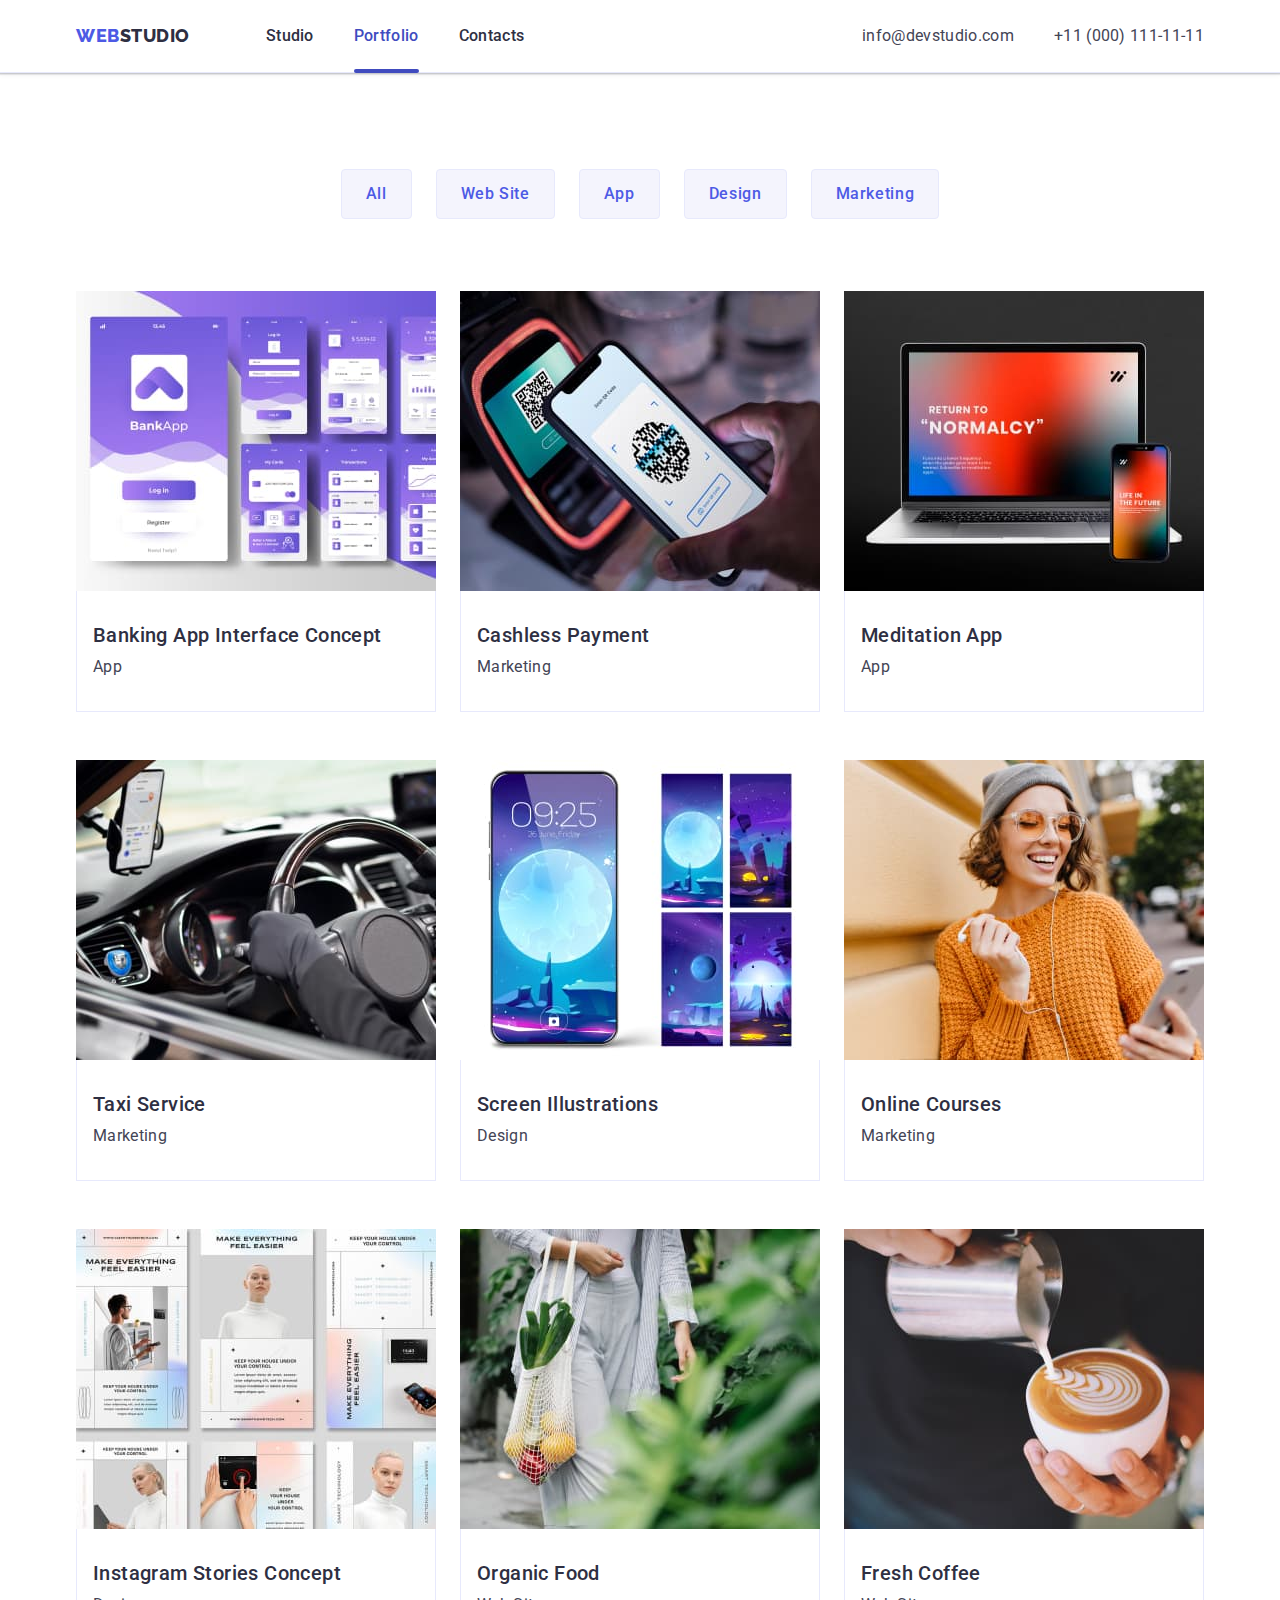
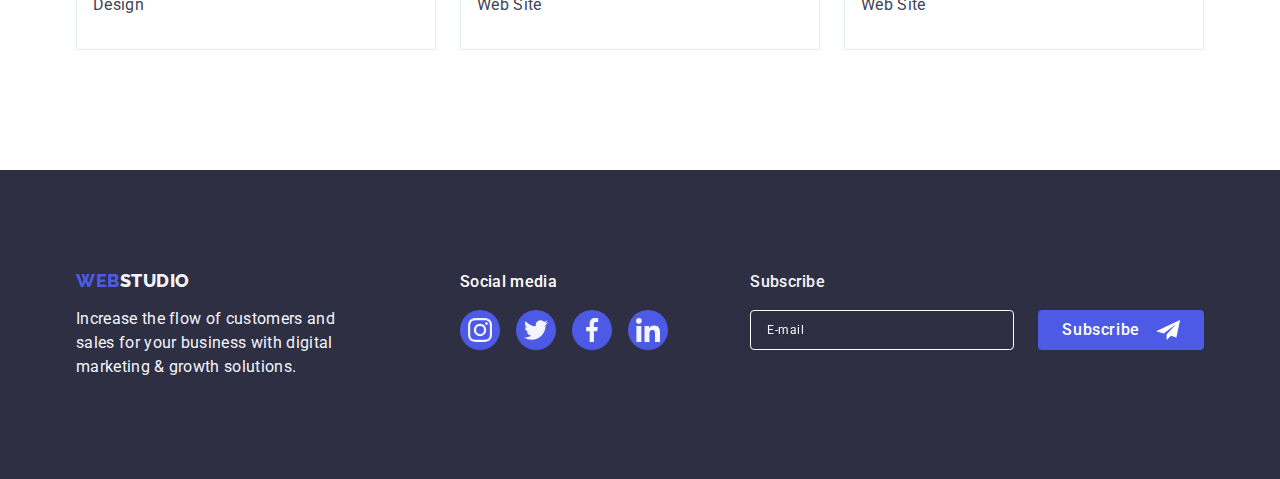
==== portfolio.html @ f06ba605 "start" ====
<!DOCTYPE html>
<html lang="en">
  <head>
    <meta charset="UTF-8" />
    <meta http-equiv="X-UA-Compatible" content="IE=edge" />
    <meta name="viewport" content="width=device-width, initial-scale=1.0" />
    <link rel="preconnect" href="https://fonts.googleapis.com" />
    <link rel="preconnect" href="https://fonts.gstatic.com" crossorigin />
    <link
      href="https://fonts.googleapis.com/css2?family=Raleway:wght@800&family=Roboto:wght@400;500;700&display=swap"
      rel="stylesheet"
    />
    <link
      rel="stylesheet"
      href="https://cdnjs.cloudflare.com/ajax/libs/modern-normalize/1.1.0/modern-normalize.min.css"
    />
    <link rel="stylesheet" href="./css/style.css" />
    <title>Portfolio</title>
  </head>
  <body>
    <header class="header">
      <div class="container header__inner">
        <nav class="nav">
          <a class="header__logo logo link" href="./index.html">
            Web<span class="nav__logo-studio">Studio</span>
          </a>
          <ul class="nav__list list">
            <li class="nav__item">
              <a class="nav__link link" href="./index.html">Studio</a>
            </li>
            <li class="nav__item">
              <a class="nav__link current link" href="./portfolio.html"
                >Portfolio</a
              >
            </li>
            <li class="nav__item">
              <a class="nav__link link" href="">Contacts</a>
            </li>
          </ul>
        </nav>
        <address class="contact">
          <ul class="contact__list list">
            <li class="contact__item">
              <a class="contact__link link" href="mailto:info@devstudio.com"
                >info@devstudio.com</a
              >
            </li>
            <li class="contact__item">
              <a class="contact__link link" href="tel:+110001111111"
                >+11 (000) 111-11-11</a
              >
            </li>
          </ul>
        </address>
      </div>
    </header>

    <main>
      <section class="works">
        <div class="container">
          <h1 class="visually-hidden">Portfilio WebStudio</h1>
          <ul class="works__filter-list list">
            <li class="works__filter-item">
              <button class="works__filter-button" type="button">All</button>
            </li>
            <li class="works__filter-item">
              <button class="works__filter-button" type="button">
                Web Site
              </button>
            </li>
            <li class="works__filter-item">
              <button class="works__filter-button" type="button">App</button>
            </li>
            <li class="works__filter-item">
              <button class="works__filter-button" type="button">Design</button>
            </li>
            <li class="works__filter-item">
              <button class="works__filter-button" type="button">
                Marketing
              </button>
            </li>
          </ul>

          <ul class="works__card-list list">
            <li class="works__card-item">
              <a class="works__card-link link" href="">
                <div class="works__card-img-inner">
                  <img
                    src="./images/works/image-8.jpg"
                    alt="mobile app"
                    width="360"
                    height="300"
                  />
                  <p class="works__card-img-text">
                    14 Stylish and User-Friendly App Design Concepts · Task
                    Manager App · Calorie Tracker App · Exotic Fruit Ecommerce
                    App · Cloud Storage App
                  </p>
                </div>
                <div class="works__card-description">
                  <h2 class="works__card-subtitle card-title">
                    Banking App Interface Concept
                  </h2>
                  <p class="works__card-text card-description">App</p>
                </div>
              </a>
            </li>
            <li class="works__card-item">
              <a class="works__card-link link" href="">
                <div class="works__card-img-inner">
                  <img
                    src="./images/works/image-9.jpg"
                    alt="scan qr code"
                    width="360"
                    height="300"
                  />
                  <p class="works__card-img-text">
                    14 Stylish and User-Friendly App Design Concepts · Task
                    Manager App · Calorie Tracker App · Exotic Fruit Ecommerce
                    App · Cloud Storage App
                  </p>
                </div>
                <div class="works__card-description">
                  <h2 class="works__card-subtitle card-title">
                    Cashless Payment
                  </h2>
                  <p class="works__card-text card-description">Marketing</p>
                </div>
              </a>
            </li>
            <li class="works__card-item">
              <a class="works__card-link link" href="">
                <div class="works__card-img-inner">
                  <img
                    src="./images/works/image-10.jpg"
                    alt="laptop and mobile app"
                    width="360"
                    height="300"
                  />
                  <p class="works__card-img-text">
                    14 Stylish and User-Friendly App Design Concepts · Task
                    Manager App · Calorie Tracker App · Exotic Fruit Ecommerce
                    App · Cloud Storage App
                  </p>
                </div>

                <div class="works__card-description">
                  <h2 class="works__card-subtitle card-title">
                    Meditation App
                  </h2>
                  <p class="works__card-text card-description">App</p>
                </div>
              </a>
            </li>
            <li class="works__card-item">
              <a class="works__card-link link" href="">
                <div class="works__card-img-inner">
                  <img
                    src="./images/works/image-11.jpg"
                    alt="mobile app for taxi"
                    width="360"
                    height="300"
                  />
                  <p class="works__card-img-text">
                    14 Stylish and User-Friendly App Design Concepts · Task
                    Manager App · Calorie Tracker App · Exotic Fruit Ecommerce
                    App · Cloud Storage App
                  </p>
                </div>

                <div class="works__card-description">
                  <h2 class="works__card-subtitle card-title">Taxi Service</h2>
                  <p class="works__card-text card-description">Marketing</p>
                </div>
              </a>
            </li>
            <li class="works__card-item">
              <a class="works__card-link link" href="">
                <div class="works__card-img-inner">
                  <img
                    src="./images/works/image-12.jpg"
                    alt="mobile home design"
                    width="360"
                    height="300"
                  />
                  <p class="works__card-img-text">
                    14 Stylish and User-Friendly App Design Concepts · Task
                    Manager App · Calorie Tracker App · Exotic Fruit Ecommerce
                    App · Cloud Storage App
                  </p>
                </div>

                <div class="works__card-description">
                  <h2 class="works__card-subtitle card-title">
                    Screen Illustrations
                  </h2>
                  <p class="works__card-text card-description">Design</p>
                </div>
              </a>
            </li>
            <li class="works__card-item">
              <a class="works__card-link link" href="">
                <div class="works__card-img-inner">
                  <img
                    src="./images/works/image-13.jpg"
                    alt="woman in glasses"
                    width="360"
                    height="300"
                  />
                  <p class="works__card-img-text">
                    14 Stylish and User-Friendly App Design Concepts · Task
                    Manager App · Calorie Tracker App · Exotic Fruit Ecommerce
                    App · Cloud Storage App
                  </p>
                </div>

                <div class="works__card-description">
                  <h2 class="works__card-subtitle card-title">
                    Online Courses
                  </h2>
                  <p class="works__card-text card-description">Marketing</p>
                </div>
              </a>
            </li>
            <li class="works__card-item">
              <a class="works__card-link link" href="">
                <div class="works__card-img-inner">
                  <img
                    src="./images/works/image-14.jpg"
                    alt="site design"
                    width="360"
                    height="300"
                  />
                  <p class="works__card-img-text">
                    14 Stylish and User-Friendly App Design Concepts · Task
                    Manager App · Calorie Tracker App · Exotic Fruit Ecommerce
                    App · Cloud Storage App
                  </p>
                </div>

                <div class="works__card-description">
                  <h2 class="works__card-subtitle card-title">
                    Instagram Stories Concept
                  </h2>
                  <p class="works__card-text card-description">Design</p>
                </div>
              </a>
            </li>
            <li class="works__card-item">
              <a class="works__card-link link" href="">
                <div class="works__card-img-inner">
                  <img
                    src="./images/works/image-15.jpg"
                    alt="buy food"
                    width="360"
                    height="300"
                  />
                  <p class="works__card-img-text">
                    14 Stylish and User-Friendly App Design Concepts · Task
                    Manager App · Calorie Tracker App · Exotic Fruit Ecommerce
                    App · Cloud Storage App
                  </p>
                </div>

                <div class="works__card-description">
                  <h2 class="works__card-subtitle card-title">Organic Food</h2>
                  <p class="works__card-text card-description">Web Site</p>
                </div>
              </a>
            </li>
            <li class="works__card-item">
              <a class="works__card-link link" href="">
                <div class="works__card-img-inner">
                  <img
                    src="./images/works/image-16.jpg"
                    alt="making coffee"
                    width="360"
                    height="300"
                  />
                  <p class="works__card-img-text">
                    14 Stylish and User-Friendly App Design Concepts · Task
                    Manager App · Calorie Tracker App · Exotic Fruit Ecommerce
                    App · Cloud Storage App
                  </p>
                </div>

                <div class="works__card-description">
                  <h2 class="works__card-subtitle card-title">Fresh Coffee</h2>
                  <p class="works__card-text card-description">Web Site</p>
                </div>
              </a>
            </li>
          </ul>
        </div>
      </section>
    </main>
    <footer class="footer">
      <div class="container footer__inner">
        <div class="footer__info">
          <a class="footer__logo logo link" href="./index.html">
            Web<span class="footer__logo-studio">Studio</span>
          </a>
          <p class="footer__text">
            Increase the flow of customers and sales for your business with
            digital marketing & growth solutions.
          </p>
        </div>
        <div class="footer__social">
          <p class="footer__social-text">Social media</p>
          <ul class="footer__social-list list">
            <li class="footer__social-item">
              <a class="footer__social-link" href="">
                <svg class="footer__icon" width="24" height="24">
                  <use href="./images/icons.svg#icon-instagram"></use>
                </svg>
              </a>
            </li>
            <li class="footer__social-item">
              <a class="footer__social-link" href="">
                <svg class="footer__icon" width="24" height="24">
                  <use href="./images/icons.svg#icon-twitter"></use>
                </svg>
              </a>
            </li>
            <li class="footer__social-item">
              <a class="footer__social-link" href="">
                <svg class="footer__icon" width="24" height="24">
                  <use href="./images/icons.svg#icon-facebook"></use>
                </svg>
              </a>
            </li>
            <li class="footer__social-item">
              <a class="footer__social-link" href="">
                <svg class="footer__icon" width="24" height="24">
                  <use href="./images/icons.svg#icon-linkedin"></use>
                </svg>
              </a>
            </li>
          </ul>
        </div>
        <div class="subscribe">
          <p class="subscribe__text">Subscribe</p>
          <form class="subscribe__form">
            <label class="subscribe__label">
              <input
                class="subscribe__input"
                name="user_mail"
                type="email"
                placeholder="E-mail"
                required
              />
            </label>
            <button class="subscribe__btn btn">
              Subscribe
              <svg class="subscribe__icon" width="24" height="20">
                <use href="./images/icons.svg#icon-send"></use>
              </svg>
            </button>
          </form>
        </div>
      </div>
    </footer>
  </body>
</html>
---- css/style.css ----
:root {
  --color-text-main: #2e2f42;
  --color-text-secondary: #434455;
  --color-text-hero-title: #ffffff;
  --color-text-secondary-title: #2e2f42;
  --color-text-works-card-hover-focus: #f4f4fd;

  --color-text-logo-web: #4d5ae5;
  --color-text-navigation-logo-studio: #2e2f42;
  --color-text-footer: #f4f4fd;
  --color-text-footer-logo-studio-invert: #f4f4fd;
  --color-text-hero-button: #ffffff;
  --color-text-filter-button: #4d5ae5;
  --color-text-filter-button-hover-focus: #ffffff;
  --color-text-footer-media: #fff;
  --color-navigation-hover-focus: #404bbf;
  --color-navigation-current: #404bbf;
  --color-contact-hover-focus: #404bbf;
  --color-filter-button-current: #404bbf;
  --color-filter-button-hover-focus: #404bbf;

  --color-border-bottom-header: #e7e9fc;
  --color-border-customers-item: #8e8f99;
  --color-border-customers-item-hover-focus: #404bbf;
  --color-border-filter-button: #e7e9fc;
  --color-border-works-description: #e7e9fc;

  --color-icon-social: #f4f4fd;
  --color-icon-customers: #8e8f99;
  --color-icon-customers-hover-focus: #404bbf;

  --color-current-link: #404bbf;

  --color-background-body: #ffffff;
  --color-background-hero: #2e2f42;
  --color-background-button-order: #4d5ae5;
  --color-background-button-order-hover-focus: #404bbf;
  --color-background-icon-features: #f4f4fd;
  --color-background-team: #f4f4fd;
  --color-background-team-item: #ffffff;
  --color-background-team-social-link: #4d5ae5;
  --color-background-team-socisl-link-hover-focus: #404bbf;
  --color-background-footer: #2e2f42;
  --color-background-filter-button: #f4f4fd;
  --color-background-footer-social-link: #4d5ae5;
  --color-background-footer-social-link-hover-focus: #31d0aa;
  --color-background-works-card-text-hover-focus: #4d5ae5;
  --color-background-modal: #fcfcfc;
  --color-background-works-button-close: #e7e9fc;
  --color-background-works-button-close-hover-focus: #404bbf;

  --color-fill-works-button-close-icon-hover-focus: #ffffff;

  --color-overlay-hero: rgba(46, 47, 66, 0.7);

  --modal-input-f: #4d5ae5;
  --modal-textarea-f: #4d5ae5;

  --c-btn: #ffffff;
  --bgc-btn: #4d5ae5;
  --bgc-btn-h-f: #404bbf;
  --c-policy: #4d5ae5;
  --c-input-label: #8e8f99;
  --c-form-btn: #ffffff;
  --bgc-btn: #4d5ae5;
  --bgc-btn-h-f: #404bbf;
  --bgc-custom-check-checked: #404bbf;
  --brd-footer-input-f: #4d5ae5;
  --brd-footer-input: #ffffff;
  --brd-custom-check-f: #404bbf;
  --transition-brd: border-color 250ms cubic-bezier(0.4, 0, 0.2, 1);
  --transition-c: color 250ms cubic-bezier(0.4, 0, 0.2, 1);
  --transition-bgc: background-color 250ms cubic-bezier(0.4, 0, 0.2, 1);
  --transition-transform: transform 250ms cubic-bezier(0.4, 0, 0.2, 1);
  --transition-box-shadow: box-shadow 250ms cubic-bezier(0.4, 0, 0.2, 1);
  --transition-opacity: opacity 250ms cubic-bezier(0.4, 0, 0.2, 1);
  --transition-visibility: visibility 250ms cubic-bezier(0.4, 0, 0.2, 1);
  --transition-fill: fill 250ms cubic-bezier(0.4, 0, 0.2, 1);
}

.visually-hidden {
  position: absolute;
  white-space: nowrap;
  width: 1px;
  height: 1px;
  overflow: hidden;
  border: 0;
  padding: 0;
  clip: rect(0 0 0 0);
  clip-path: inset(50%);
  margin: -1px;
}
.link {
  text-decoration: none;
}
.list {
  margin: 0;
  padding: 0;
  list-style: none;
}
h1,
h2,
h3,
h4 {
  margin: 0;
  padding: 0;
}
img {
  display: block;
}
p {
  margin: 0;
  padding: 0;
}
button {
  padding: 0;
  cursor: pointer;
}
body {
  margin: 0 auto;
  font-family: "Roboto", sans-serif;
  font-weight: normal;
  color: var(--color-text-secondary);
  background: var(--color-background-body);
}
.container {
  padding: 0 15px;
  margin-left: auto;
  margin-right: auto;
  width: 1158px;
}

/* ============ COMPONENTS ============ */
.secondary-title {
  font-weight: 700;
  font-size: 36px;
  line-height: 1.11;
  letter-spacing: 0.02em;
  text-transform: capitalize;
  color: var(--color-text-secondary-title);
  text-align: center;
}
.card-title {
  /* features, team */
  font-weight: 500;
  font-size: 20px;
  line-height: 1.2;
  letter-spacing: 0.02em;
  color: var(--color-text-main);
}
.card-description {
  /* features, team */
  font-size: 16px;
  line-height: 1.5;
  letter-spacing: 0.02em;
}

.current::after {
  content: "";
  position: absolute;
  display: block;
  bottom: -1px;
  height: 4px;
  width: 100%;
  background-color: var(--color-current-link);
  border-radius: 2px;
}
.is-hidden {
  visibility: hidden;
  opacity: 0;
  pointer-events: none;
}
/* ============ NAV ============ */
.logo {
  text-transform: uppercase;
  font-family: "Raleway", sans-serif;
  font-weight: 800;
  font-size: 18px;
  line-height: 1.17;
  letter-spacing: 0.03em;
  color: var(--color-text-logo-web);
}
/* ============ /NAV ============ */

.contact {
  font-style: normal;
}
/* ============ COMPONENTS ============ */

/* ============ STUDIO ============ */
/* ============ HEADER ============ */
.header {
  border-bottom: 1px solid var(--color-border-bottom-header);
  box-shadow: 0px 2px 1px rgba(46, 47, 66, 0.08),
    0px 1px 1px rgba(46, 47, 66, 0.16), 0px 1px 6px rgba(46, 47, 66, 0.08);
}
.header__inner {
  display: flex;
  justify-content: space-between;
  align-items: center;
}
.nav {
  display: flex;
  align-items: center;
}
.header__logo {
  margin-right: 76px;
}
.nav__logo-studio {
  color: var(--color-text-navigation-logo-studio);
}
.nav__list {
  display: flex;
  gap: 40px;
}
.nav__link {
  padding: 24px 0;
  display: block;
  position: relative;
  font-weight: 500;
  font-size: 16px;
  line-height: 1.5;
  letter-spacing: 0.02em;
  color: var(--color-text-main);
  transition: var(--transition-c);
}
.current {
  color: var(--color-current-link);
}
.nav__link:hover,
.nav__link:focus {
  color: var(--color-navigation-hover-focus);
}
.contact__list {
  display: flex;
  gap: 40px;
  align-items: center;
}
.contact__link {
  font-size: 16px;
  line-height: 1.5;
  letter-spacing: 0.02em;
  color: var(--color-text-secondary);
  transition: var(--transition-c);
}
.contact__link:hover,
.contact__link:focus {
  color: var(--color-contact-hover-focus);
}
/* ============ /HEADER ============ */

/* ============ HERO ============ */
.hero {
  max-width: 1440px;
  padding: 188px 0;
  margin-right: auto;
  margin-left: auto;
  text-align: center;
  background-color: var(--color-background-hero);
  background-image: linear-gradient(
      var(--color-overlay-hero),
      var(--color-overlay-hero)
    ),
    url(../images/hero/bg-hero.jpg);
  background-repeat: no-repeat;
  background-position: center;
  background-size: cover;
}

.hero__title {
  max-width: 496px;
  margin-right: auto;
  margin-left: auto;
  margin-bottom: 48px;
  font-weight: 700;
  font-size: 56px;
  line-height: 1.07;
  letter-spacing: 0.02em;
  color: var(--color-text-hero-title);
}
.btn {
  display: flex;
  justify-content: center;
  align-items: center;
  font-weight: 500;
  font-size: 16px;
  line-height: 1.5;
  letter-spacing: 0.04em;
  border-radius: 4px;
  border: none;
  color: var(--c-btn);
  background-color: var(--bgc-btn);
  transition: var(--transition-bgc);
}
.btn:hover,
.btn:focus {
  background-color: var(--bgc-btn-h-f);
}
.hero__button {
  min-width: 169px;
  height: 56px;
  margin-right: auto;
  margin-left: auto;
  box-shadow: 0px 4px 4px rgba(0, 0, 0, 0.15);
}
/* ============ /HERO ============ */

/* ============ FEATURES ============ */
.features {
  padding: 120px 0;
}
.features__list {
  display: flex;
  gap: 24px;
}
.features__item {
  width: calc((100% - 72px) / 4);
}
.features__subtitle {
  margin-bottom: 8px;
}
.features__icon {
  height: 112px;
  margin-bottom: 8px;
  display: flex;
  justify-content: center;
  align-items: center;
  background-color: var(--color-background-icon-features);
  border-radius: 4px;
}
/* ============ /FEATURES ============ */

/* ============ SPECIALIZATION ============ */
.specialization {
  padding-bottom: 120px;
}
.specialization__title {
  margin-bottom: 72px;
}
.specialization__list {
  display: flex;
  gap: 24px;
}
.specialization__item {
  width: calc((100% - 48px) / 3);
}
/* ============ /SPECIALIZATION ============ */

/* ============ TEAM ============ */
.team {
  padding-top: 120px;
  padding-bottom: 120px;
  background: var(--color-background-team);
}
.team__title {
  margin-bottom: 72px;
}
.team__list {
  display: flex;
  gap: 24px;
}
.team__item {
  width: calc((100% - 72px) / 4);
  text-align: center;
  background: var(--color-background-team-item);
  box-shadow: 0px 1px 6px rgba(46, 47, 66, 0.08),
    0px 1px 1px rgba(46, 47, 66, 0.16), 0px 2px 1px rgba(46, 47, 66, 0.08);
  border-radius: 0px 0px 4px 4px;
}
.team__card-inner {
  padding: 32px 0;
}
.team__name {
  margin-bottom: 8px;
}
.team__position {
  margin-bottom: 8px;
}
.social__list {
  display: flex;
  justify-content: center;
  gap: 24px;
  margin-left: 16px;
  margin-right: 16px;
}
.social__item {
  width: 40px;
  height: 40px;
}
.social__link {
  display: flex;
  justify-content: center;
  align-items: center;
  width: 100%;
  height: 100%;
  border-radius: 50%;
  background-color: var(--color-background-team-social-link);
  transition: var(--transition-bgc);
}
.team__icon {
  fill: var(--color-icon-social);
}
.social__link:hover,
.social__link:focus {
  background-color: var(--color-background-team-socisl-link-hover-focus);
}
/* ============ /TEAM ============ */

/* ============ CUSTOMERS ============ */
.customers {
  padding-top: 120px;
  padding-bottom: 120px;
}
.customers__title {
  margin-bottom: 72px;
  line-height: 1.1;
}
.customers__list {
  display: flex;
  gap: 24px;
}
.customers__icon {
  fill: currentColor;
}
.customers__link {
  display: flex;
  justify-content: center;
  align-items: center;
  width: 168px;
  height: 88px;
  border: 1px solid var(--color-border-customers-item);
  border-radius: 4px;
  color: var(--color-icon-customers);
  transition: var(--transition-brd), var(--transition-c);
}

.customers__link:hover,
.customers__link:focus {
  color: var(--color-icon-customers-hover-focus);
  border: 1px solid var(--color-border-customers-item-hover-focus);
}

/* ============ CUSTOMERS ============ */
/* ============ /STUDIO ============ */

/* ============ PORTFOLIO ============ */
/* ============ WORKS ============ */
.works {
  padding-top: 96px;
  padding-bottom: 120px;
}
.works__filter-list {
  display: flex;
  justify-content: center;
  margin-bottom: 72px;
  gap: 24px;
}
.works__filter-button {
  padding: 12px 24px;
  font-family: "Roboto", sans-serif;
  font-weight: 500;
  font-size: 16px;
  line-height: 1.5;
  letter-spacing: 0.04em;
  background-color: var(--color-background-filter-button);
  border: 1px solid var(--color-border-filter-button);
  color: var(--color-text-filter-button);
  border-radius: 4px;
  transition: var(--transition-bgc), var(--transition-box-shadow),
    var(--transition-c);
}
.works__filter-button:hover,
.works__filter-button:focus {
  background: var(--color-filter-button-hover-focus);
  color: var(--color-text-filter-button-hover-focus);
  border: 1px solid transparent;
  box-shadow: 0px 3px 1px rgba(0, 0, 0, 0.1), 0px 2px 1px rgba(0, 0, 0, 0.08),
    0px 2px 2px rgba(0, 0, 0, 0.12);
}

.works__card-list {
  display: flex;
  justify-content: center;
  flex-wrap: wrap;
  column-gap: 24px;
  row-gap: 48px;
}
.works__card-item {
  width: calc((100% - 48px) / 3);
}
.works__card-link {
  display: block;
  transition: var(--transition-box-shadow);
}
.works__card-img-inner {
  position: relative;
  overflow: hidden;
}
.works__card-img-text {
  padding: 40px 32px;
  position: absolute;
  top: 0;
  width: 100%;
  height: 100%;
  overflow: auto;
  color: var(--color-text-works-card-hover-focus);
  font-size: 16px;
  line-height: 1.5;
  letter-spacing: 0.02em;
  background-color: var(--color-background-works-card-text-hover-focus);
  transform: translateY(100%);
  transition: var(--transition-transform);
}
.works__card-link:hover,
.works__card-link:focus {
  box-shadow: 0px 1px 6px rgba(46, 47, 66, 0.08),
    0px 1px 1px rgba(46, 47, 66, 0.16), 0px 2px 1px rgba(46, 47, 66, 0.08);
}
.works__card-link:hover .works__card-img-text,
.works__card-link:focus .works__card-img-text {
  transform: translateY(0);
}
.works__card-description {
  padding: 32px 16px;
  border: 1px solid var(--color-border-works-description);
  border-top: none;
}
.works__card-subtitle {
  margin-bottom: 8px;
}
.works__card-text {
  color: var(--color-text-secondary);
}
/* ============ /WORKS ============ */

/* ============ FOOTER ============ */
.footer {
  padding-top: 100px;
  padding-bottom: 100px;
  background: var(--color-background-footer);
}
.footer__inner {
  display: flex;
  align-items: baseline;
}
.footer__info {
  margin-right: 120px;
}
.footer__logo {
  display: inline-block;
  margin-bottom: 16px;
}
.footer__logo-studio {
  color: var(--color-text-footer-logo-studio-invert);
}
.footer__text {
  width: 264px;
  font-size: 16px;
  line-height: 1.5;
  letter-spacing: 0.02em;
  color: var(--color-text-footer);
}

.footer__social-text {
  margin-bottom: 16px;
  font-weight: 500;
  font-size: 16px;
  line-height: 1.5;
  letter-spacing: 0.02em;
  color: var(--color-text-footer-media);
}

.footer__social-list {
  display: flex;
  gap: 16px;
}
.footer__icon {
  fill: var(--color-icon-social);
}
.footer__social-link {
  display: flex;
  justify-content: center;
  align-items: center;
  width: 40px;
  height: 40px;
  background-color: var(--color-background-footer-social-link);
  border-radius: 50%;
  transition: var(--transition-bgc);
}
.footer__social-link:hover,
.footer__social-link:focus {
  background-color: var(--color-background-footer-social-link-hover-focus);
}
.subscribe {
  margin-left: auto;
}
.subscribe__form {
  display: flex;
}

.subscribe__text {
  margin-bottom: 16px;
  color: var(--color-text-footer);
  font-weight: 500;
  font-size: 16px;
  line-height: 1.5;
  letter-spacing: 0.02em;
}
.subscribe__input {
  width: 264px;
  height: 40px;
  padding: 8px 16px;
  margin-right: 24px;
  display: flex;
  align-items: center;
  background-color: transparent;
  outline: none;
  border: 1px solid var(--brd-footer-input);
  color: var(--color-text-footer);
  filter: drop-shadow(0px 4px 4px rgba(0, 0, 0, 0.15));
  border-radius: 4px;
  font-size: 12px;
  line-height: 1.5;
  letter-spacing: 0.04em;
  transition: var(--transition-brd);
}
.subscribe__input::placeholder {
  color: var(--color-text-footer);
  opacity: 1;
  font-size: 12px;
  line-height: 1.5;
  letter-spacing: 0.04em;
}
.subscribe__input:focus {
  border: 1px solid var(--brd-footer-input-f);
}
.subscribe__btn {
  padding: 8px 24px;
}
.subscribe__icon {
  margin-left: 16px;
  fill: currentColor;
}
.subscribe__btn:hover,
.subscribe__btn:hover {
  background-color: var(--bgc-btn-h-f);
}
/* ============ /FOOTER ============ */

/* ============ BACKDROP ============ */
.backdrop {
  position: fixed;
  top: 0;
  left: 0;
  width: 100%;
  height: 100%;
  background-color: rgba(46, 47, 66, 0.4);
  transition: var(--transition-opacity), var(--transition-visibility);
}
.modal {
  position: absolute;
  width: 408px;
  min-height: 576px;
  top: 50%;
  left: 50%;
  padding: 72px 24px 24px;
  background-color: var(--color-background-modal);
  box-shadow: 0px 1px 1px rgba(0, 0, 0, 0.14), 0px 1px 3px rgba(0, 0, 0, 0.12),
    0px 2px 1px rgba(0, 0, 0, 0.2);
  border-radius: 4px;
  transform: translate(-50%, -50%);
  transition: var(--transition-transform);
}
.modal-btn-close {
  position: absolute;
  top: 24px;
  right: 24px;
  display: flex;
  justify-content: center;
  align-items: center;
  width: 24px;
  height: 24px;
  background-color: var(--color-background-works-button-close);
  border: 1px solid rgba(0, 0, 0, 0.1);
  border-radius: 50%;
  transition: var(--transition-bgc), var(--transition-brd);
}
.modal-btn-close:hover,
.modal-btn-close:focus {
  background-color: var(--color-background-works-button-close-hover-focus);
  border: none;
}
.modal-btn-close-icon {
  transition: var(--transition-fill);
}
.modal-btn-close:hover .modal-btn-close-icon,
.modal-btn-close:focus .modal-btn-close-icon {
  fill: var(--color-fill-works-button-close-icon-hover-focus);
}
.modal__form {
  padding: 0;
}

.modal__set {
  padding: 0;
  border: none;
}
.modal__title {
  width: 100%;
  margin-bottom: 16px;
  font-weight: 500;
  line-height: 1.5;
  letter-spacing: 0.02em;
  text-align: center;
}
.modal__label {
  display: inline-block;
  margin-bottom: 4px;
  font-size: 12px;
  line-height: 1.17;
  letter-spacing: 0.04em;
  color: var(--c-input-label);
}
.modal__input-inner {
  position: relative;
  margin-bottom: 8px;
}
.modal__input {
  width: 100%;
  padding: 10px 38px;
  outline: none;
  font-size: 14px;
  line-height: 1.3;
  border-radius: 4px;
  border: 1px solid rgba(46, 47, 66, 0.4);
  transition: var(--transition-brd);
}
.modal__input:focus {
  border: 1px solid var(--modal-input-f);
}
.modal__input:focus + .modal__input-icon {
  fill: var(--modal-input-f);
}
.modal__input-icon {
  position: absolute;
  top: 50%;
  left: 19px;
  transform: translateY(-50%);
  transition: var(--transition-fill);
}
.modal__mail-icon {
  left: 17.5px;
}

.modal__textarea {
  width: 100%;
  height: 120px;
  margin-bottom: 16px;
  padding: 8px 16px;
  resize: none;
  outline: none;
  font-size: 14px;
  line-height: 1.3;
  border: 1px solid rgba(46, 47, 66, 0.4);
  border-radius: 4px;
  transition: var(--transition-brd);
}
.modal__textarea:focus {
  border: 1px solid var(--modal-textarea-f);
}
.modal__textarea::placeholder {
  font-size: 12px;
  line-height: 1.17;
  letter-spacing: 0.04em;
  color: rgba(46, 47, 66, 0.4);
}
.modal__check-inner {
  position: relative;
  padding-left: 24px;
  margin-bottom: 24px;
}
.custom__check {
  position: absolute;
  display: flex;
  justify-content: center;
  align-items: center;
  top: 50%;
  left: 0;
  transform: translateY(-50%);
  width: 16px;
  height: 16px;
  border: 1px solid rgba(46, 47, 66, 0.4);
  border-radius: 2px;
  transition: var(--transition-brd), var(--transition-bgc);
}

.modal__policy-check:focus + .modal__policy .custom__check {
  border: 1px solid var(--brd-custom-check-f);
}

.modal__policy-check:checked + .modal__policy .custom__check {
  background-color: var(--bgc-custom-check-checked);
}
.custom__check-icon {
  opacity: 0;
  transition: var(--transition-opacity);
}
.modal__policy-check:checked + .modal__policy .custom__check-icon {
  opacity: 1;
}
.modal__policy-link {
  color: var(--c-policy);
}
.modal__form-btn {
  margin: 0 auto;
  padding: 16px 32px;
  min-width: 169px;
  min-height: 56px;
  box-shadow: 0px 4px 4px rgba(0, 0, 0, 0.15);
}
.modal__form-btn:hover,
.modal__form-btn:focus {
  background-color: var(--bgc-btn-h-f);
}

/* ============ /BACKDROP ============ */
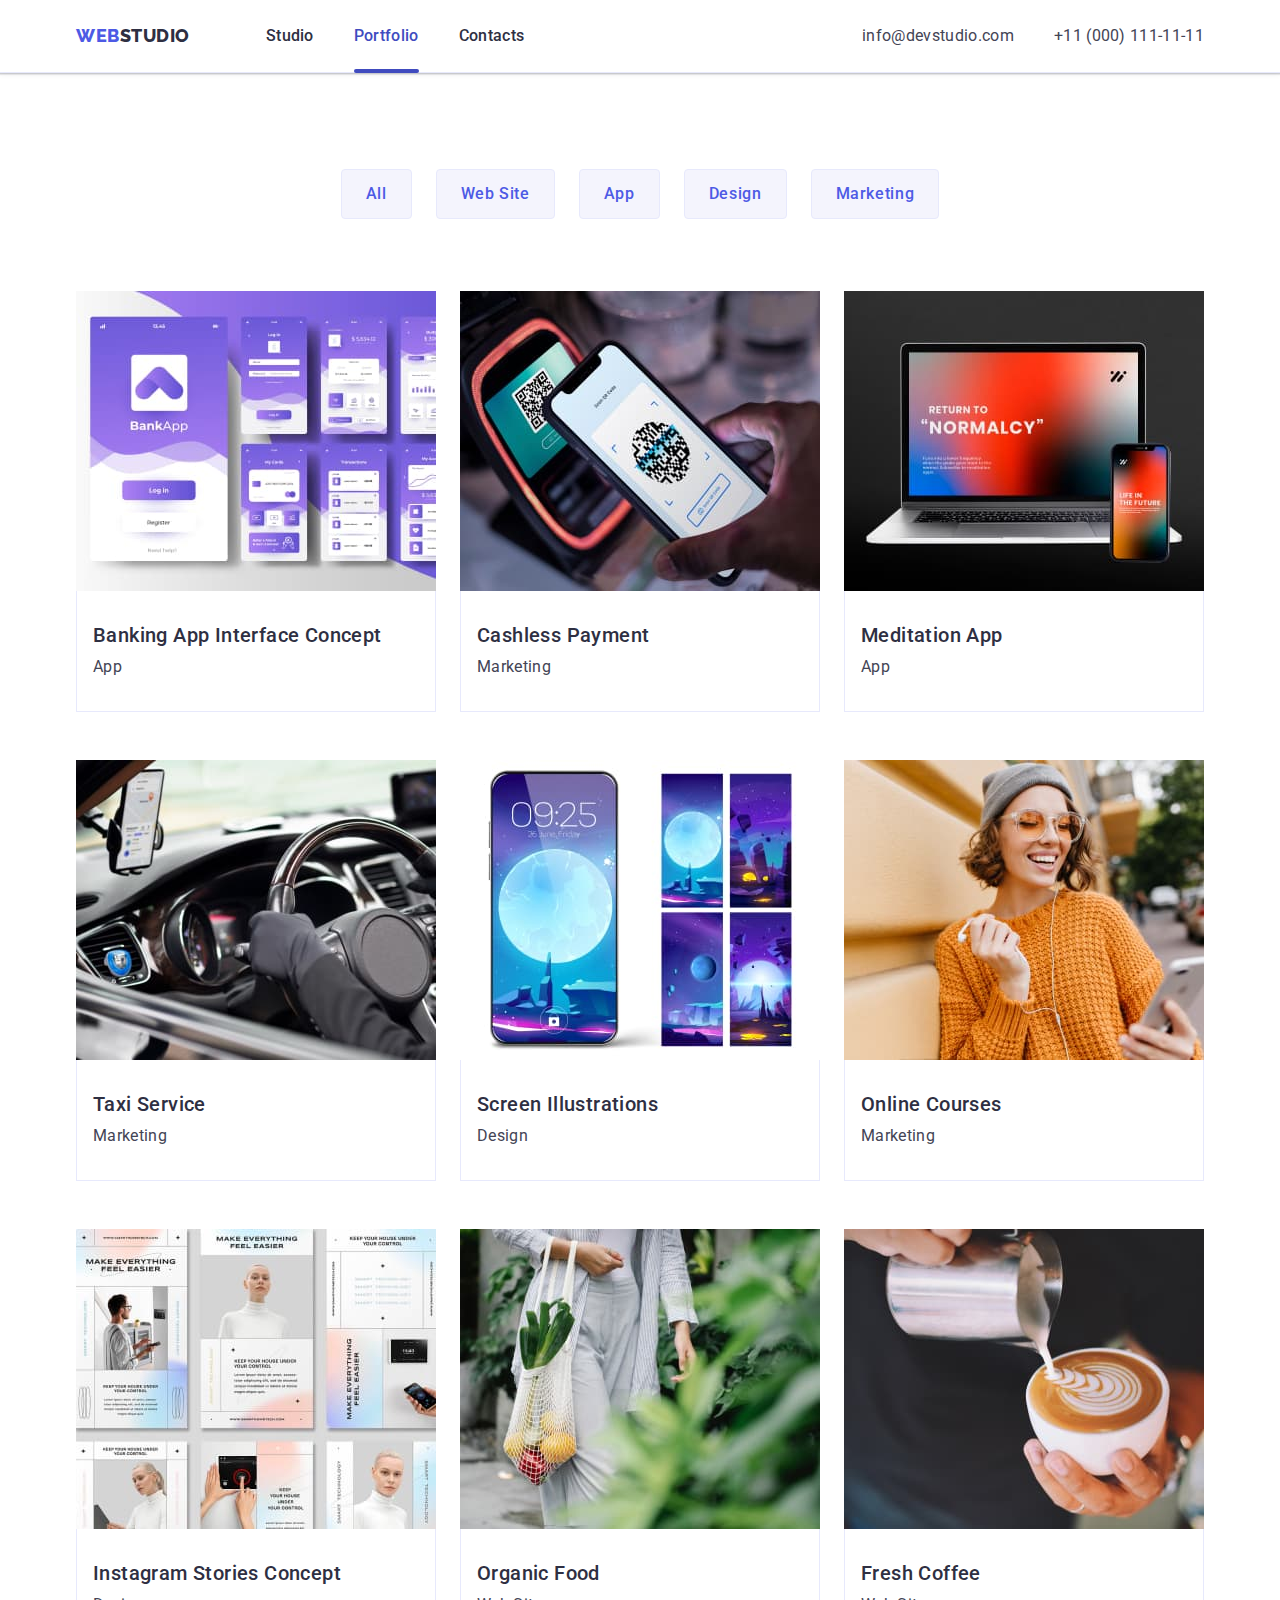
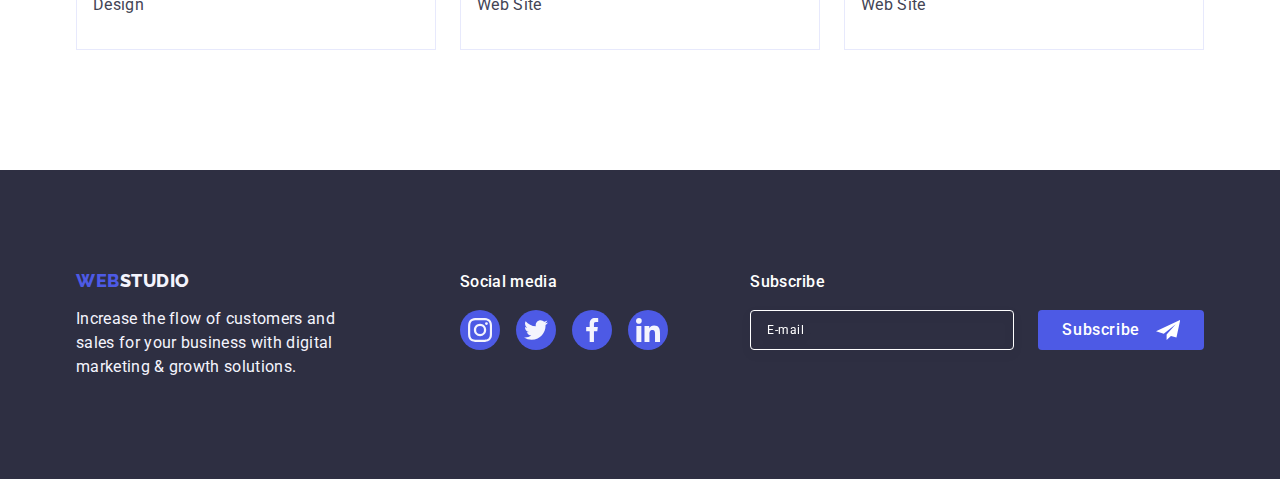
==== commit 17b03547: "fix footer" ====
--- a/portfolio.html
+++ b/portfolio.html
@@ -344,15 +344,15 @@
             <label class="subscribe__label">
               <input
                 class="subscribe__input"
-                name="user_mail"
+                name="user-mail"
                 type="email"
                 placeholder="E-mail"
                 required
               />
             </label>
-            <button class="subscribe__btn btn">
+            <button class="subscribe__btn btn" type="submit">
               Subscribe
-              <svg class="subscribe__icon" width="24" height="20">
+              <svg class="subscribe__icon" width="24" height="24">
                 <use href="./images/icons.svg#icon-send"></use>
               </svg>
             </button>
--- a/css/style.css
+++ b/css/style.css
@@ -12,7 +12,7 @@
   --color-text-hero-button: #ffffff;
   --color-text-filter-button: #4d5ae5;
   --color-text-filter-button-hover-focus: #ffffff;
-  --color-text-footer-media: #fff;
+  --color-text-footer-media: #ffffff;
   --color-navigation-hover-focus: #404bbf;
   --color-navigation-current: #404bbf;
   --color-contact-hover-focus: #404bbf;
@@ -55,7 +55,7 @@
 
   --modal-input-f: #4d5ae5;
   --modal-textarea-f: #4d5ae5;
-
+  --c-subscribe-text: #ffffff;
   --c-btn: #ffffff;
   --bgc-btn: #4d5ae5;
   --bgc-btn-h-f: #404bbf;
@@ -600,23 +600,26 @@
 
 .subscribe__text {
   margin-bottom: 16px;
-  color: var(--color-text-footer);
+  color: var(--c-subscribe-text);
   font-weight: 500;
   font-size: 16px;
   line-height: 1.5;
   letter-spacing: 0.02em;
+}
+.subscribe__label {
+  margin-right: 24px;
 }
 .subscribe__input {
   width: 264px;
   height: 40px;
   padding: 8px 16px;
-  margin-right: 24px;
+
   display: flex;
   align-items: center;
   background-color: transparent;
   outline: none;
   border: 1px solid var(--brd-footer-input);
-  color: var(--color-text-footer);
+  color: var(--c-subscribe-text);
   filter: drop-shadow(0px 4px 4px rgba(0, 0, 0, 0.15));
   border-radius: 4px;
   font-size: 12px;
@@ -625,7 +628,7 @@
   transition: var(--transition-brd);
 }
 .subscribe__input::placeholder {
-  color: var(--color-text-footer);
+  color: var(--c-subscribe-text);
   opacity: 1;
   font-size: 12px;
   line-height: 1.5;
@@ -636,6 +639,7 @@
 }
 .subscribe__btn {
   padding: 8px 24px;
+  min-width: 165px ;
 }
 .subscribe__icon {
   margin-left: 16px;
